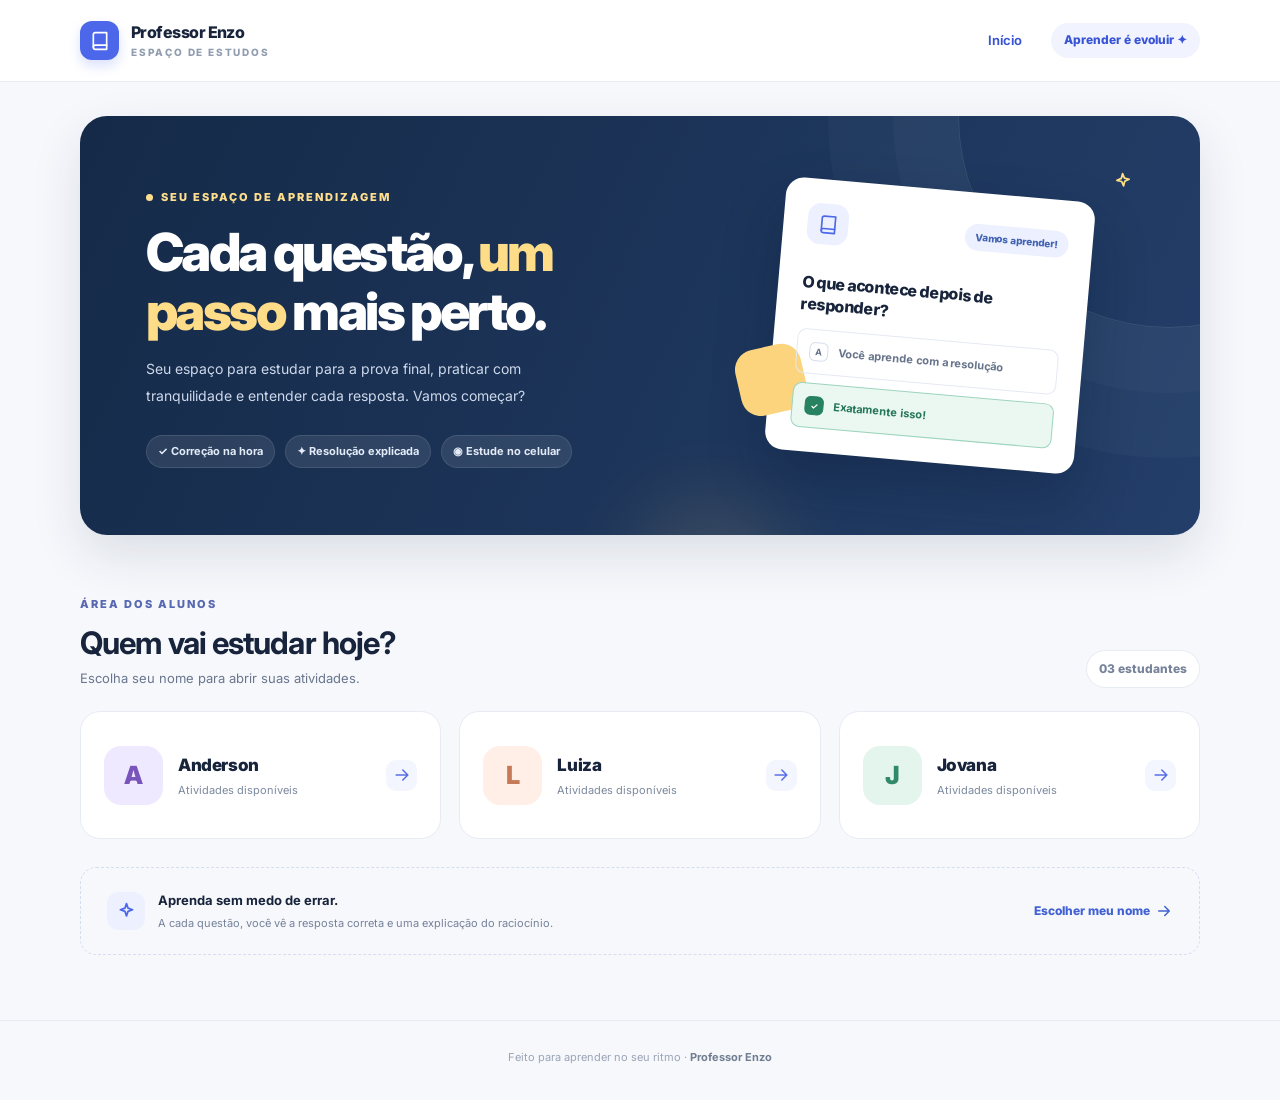
==== index.html @ 3ced5362 "Adiciona aplicativo Professor Enzo" ====
<!doctype html>
<html lang="pt-BR">
<head>
  <meta charset="UTF-8" />
  <meta name="viewport" content="width=device-width, initial-scale=1.0" />
  <meta name="theme-color" content="#142743" />
  <meta name="description" content="Plataforma de atividades e revisão do Professor Enzo. Pratique questões e aprenda com as resoluções." />
  <title>Início | Professor Enzo</title>
  <link rel="preconnect" href="https://fonts.googleapis.com" />
  <link rel="preconnect" href="https://fonts.gstatic.com" crossorigin />
  <link href="https://fonts.googleapis.com/css2?family=Inter:wght@400;500;600;650;700;750;800;850;900&display=swap" rel="stylesheet" />
  <link rel="stylesheet" href="styles.css" />
  <script defer src="questions.js"></script>
  <script defer src="app.js"></script>
</head>
<body data-page="home">
  <header class="site-header"><div class="container">
    <a class="brand" href="index.html" aria-label="Professor Enzo - Início"><span class="brand-mark"><svg width="20" height="20" viewBox="0 0 24 24" fill="none" stroke="currentColor" stroke-width="2" stroke-linecap="round" stroke-linejoin="round" aria-hidden="true"><path d="M4 19.5A2.5 2.5 0 0 1 6.5 17H20"/><path d="M6.5 2H20v20H6.5A2.5 2.5 0 0 1 4 19.5v-15A2.5 2.5 0 0 1 6.5 2Z"/></svg></span><span class="brand-copy">Professor Enzo<small>Espaço de estudos</small></span></a>
    <nav class="nav" aria-label="Navegação principal"><a class="nav-link current" href="index.html">Início</a><span class="header-icon">Aprender é evoluir ✦</span></nav>
  </div></header>
  <main class="container">
  <section class="hero" aria-labelledby="hero-title">
    <div class="hero-content">
      <span class="eyebrow hero-eyebrow"><span class="eyebrow-dot"></span> Seu espaço de aprendizagem</span>
      <h1 id="hero-title">Cada questão, <em>um passo</em> mais perto.</h1>
      <p>Seu espaço para estudar para a prova final, praticar com tranquilidade e entender cada resposta. Vamos começar?</p>
      <div class="hero-chips"><span class="hero-chip">✓ Correção na hora</span><span class="hero-chip">✦ Resolução explicada</span><span class="hero-chip">◉ Estude no celular</span></div>
    </div>
    <div class="hero-art" aria-hidden="true">
      <div class="float-star"><svg width="21" height="21" viewBox="0 0 24 24" fill="none" stroke="currentColor" stroke-width="2" stroke-linecap="round" stroke-linejoin="round" aria-hidden="true"><path d="m12 3 1.8 5.2L19 10l-5.2 1.8L12 17l-1.8-5.2L5 10l5.2-1.8L12 3Z"/></svg></div>
      <div class="paper-card">
        <div class="paper-top"><span class="paper-icon"><svg width="20" height="20" viewBox="0 0 24 24" fill="none" stroke="currentColor" stroke-width="2" stroke-linecap="round" stroke-linejoin="round" aria-hidden="true"><path d="M4 19.5A2.5 2.5 0 0 1 6.5 17H20"/><path d="M6.5 2H20v20H6.5A2.5 2.5 0 0 1 4 19.5v-15A2.5 2.5 0 0 1 6.5 2Z"/></svg></span><span class="paper-pill">Vamos aprender!</span></div>
        <h3 class="paper-title">O que acontece depois de responder?</h3>
        <div class="paper-option"><span>A</span> Você aprende com a resolução</div>
        <div class="paper-option chosen"><span>✓</span> Exatamente isso!</div>
      </div>
    </div>
  </section>
  <section aria-labelledby="students-title">
    <div class="section-title-row"><div><span class="eyebrow dark-eyebrow">Área dos alunos</span><h2 id="students-title">Quem vai estudar hoje?</h2><p>Escolha seu nome para abrir suas atividades.</p></div><span class="section-counter">03 estudantes</span></div>
    <div class="students-grid" id="alunos-grid"></div>
  </section>
  <aside class="info-strip"><div class="info-strip-inner"><span class="info-icon"><svg width="21" height="21" viewBox="0 0 24 24" fill="none" stroke="currentColor" stroke-width="2" stroke-linecap="round" stroke-linejoin="round" aria-hidden="true"><path d="m12 3 1.8 5.2L19 10l-5.2 1.8L12 17l-1.8-5.2L5 10l5.2-1.8L12 3Z"/></svg></span><div><strong>Aprenda sem medo de errar.</strong><p>A cada questão, você vê a resposta correta e uma explicação do raciocínio.</p></div></div><a class="link-small" href="#students-title">Escolher meu nome <svg width="18" height="18" viewBox="0 0 24 24" fill="none" stroke="currentColor" stroke-width="2" stroke-linecap="round" stroke-linejoin="round" aria-hidden="true"><path d="M5 12h14m-6-6 6 6-6 6"/></svg></a></aside>
</main>
  <footer class="site-footer">Feito para aprender no seu ritmo · <strong>Professor Enzo</strong></footer>
</body>
</html>
---- styles.css ----
:root {
  --navy: #142743;
  --navy-light: #213a5b;
  --blue: #4c67e9;
  --blue-deep: #3854d6;
  --blue-soft: #ecf0ff;
  --ink: #17243b;
  --subtle: #69768d;
  --bg: #f7f8fc;
  --line: #e7ebf2;
  --surface: #fff;
  --green: #187a59;
  --green-soft: #eaf8f0;
  --red: #bd4b4b;
  --red-soft: #fff0f0;
  --yellow: #ffd779;
  --shadow: 0 18px 60px rgba(32,50,95,.07);
  color-scheme: light;
}
* { box-sizing: border-box; }
html { scroll-behavior: smooth; }
body { margin: 0; background: var(--bg); color: var(--ink); font-family: 'Inter', -apple-system, BlinkMacSystemFont, 'Segoe UI', Arial, sans-serif; line-height: 1.55; -webkit-font-smoothing: antialiased; }
a { color: inherit; text-decoration: none; }
button { font: inherit; }
button, a { -webkit-tap-highlight-color: transparent; }
button:focus-visible, a:focus-visible, summary:focus-visible { outline: 3px solid #8d9cf7; outline-offset: 3px; }
button:disabled { cursor: not-allowed; }
.container { width: min(1120px, calc(100% - 48px)); margin-inline: auto; }
.container-narrow { width: min(820px, calc(100% - 48px)); margin-inline: auto; }
.site-header { height: 82px; display: flex; align-items: center; background: #fff; border-bottom: 1px solid var(--line); }
.site-header .container { display: flex; align-items: center; justify-content: space-between; gap: 24px; }
.brand { display: inline-flex; align-items: center; gap: 12px; font-weight: 800; letter-spacing: -.55px; font-size: 16px; }
.brand-mark { width: 39px; height: 39px; color: white; background: var(--blue); border-radius: 12px; display: grid; place-items: center; box-shadow: 0 6px 12px rgba(76,103,233,.2); }
.brand-copy { display: flex; flex-direction: column; line-height: 1.2; }
.brand-copy small { color: #909caf; font-size: 10px; text-transform: uppercase; letter-spacing: 1.8px; font-weight: 800; margin-top: 4px; }
.nav { display: flex; align-items: center; gap: 29px; font-size: 13px; font-weight: 650; color: #69758b; }
.nav-link { display: inline-flex; align-items: center; gap: 8px; transition: color .2s; }
.nav-link:hover, .nav-link.current { color: var(--blue-deep); }
.header-icon { background: #f1f3fe; color: var(--blue-deep); padding: 8px 13px; border-radius: 999px; font-size: 12px; font-weight: 800; }
.hero { position: relative; overflow: hidden; margin-top: 34px; border-radius: 27px; min-height: 392px; padding: 55px 66px; background: linear-gradient(115deg, #152a48 0%, #233e69 100%); color: #fff; box-shadow: 0 20px 50px rgba(20,39,67,.12); display: grid; grid-template-columns: 1.15fr .85fr; gap: 28px; align-items: center; }
.hero::before { content: ''; position: absolute; width: 420px; height: 420px; right: -180px; top: -210px; border: 1px solid rgba(255,255,255,.11); border-radius: 50%; box-shadow: 0 0 0 65px rgba(255,255,255,.025),0 0 0 130px rgba(255,255,255,.023); }
.hero::after { content: ''; position: absolute; width: 165px; height: 165px; left: 49%; bottom: -125px; background: #f3c976; opacity: .12; filter: blur(36px); border-radius: 50%; }
.hero-content { position: relative; z-index: 2; }
.eyebrow { display: inline-flex; align-items: center; gap: 8px; font-size: 11px; line-height: 1.4; text-transform: uppercase; letter-spacing: 2px; font-weight: 850; }
.eyebrow.hero-eyebrow { color: #ffdf8d; }
.eyebrow.dark-eyebrow { color: #5869b2; }
.eyebrow-dot { width: 7px; height: 7px; border-radius: 99px; background: currentColor; display: inline-block; }
.hero h1 { max-width: 560px; margin: 15px 0 15px; font-size: clamp(33px, 4.1vw, 53px); letter-spacing: -2.6px; line-height: 1.13; font-weight: 850; }
.hero h1 em { font-style: normal; color: #ffdc87; }
.hero p { max-width: 430px; margin: 0; color: #cdd8ea; font-size: 14px; line-height: 1.9; }
.hero-chips { display: flex; gap: 10px; flex-wrap: wrap; margin-top: 26px; }
.hero-chip { padding: 7px 11px; font-size: 11px; font-weight: 700; background: rgba(255,255,255,.095); border: 1px solid rgba(255,255,255,.10); border-radius: 100px; color: #e4ebf8; }
.hero-art { z-index: 1; position: relative; padding: 18px; }
.paper-card { position: relative; min-height: 252px; width: min(100%, 310px); margin: auto; background: #fff; color: var(--ink); border-radius: 18px; box-shadow: 0 28px 55px rgba(8,23,49,.27); padding: 24px; transform: rotate(5deg); }
.paper-card::before { content: ''; position: absolute; width: 67px; height: 67px; left: -32px; bottom: 35px; border-radius: 20px; background: #fbd47d; z-index: -1; transform: rotate(-18deg); }
.paper-top { display: flex; justify-content: space-between; align-items: center; gap: 12px; margin-bottom: 28px; }
.paper-icon { width: 41px; height: 41px; border-radius: 13px; display: grid; place-items: center; background: #ecf0ff; color: var(--blue); }
.paper-pill { color: #4163b2; background: #edf1ff; padding: 6px 10px; border-radius: 100px; font-size: 10px; font-weight: 800; }
.paper-title { margin: 0 0 14px; font-size: 16px; line-height: 1.35; font-weight: 800; letter-spacing: -.4px; }
.paper-option { display: flex; align-items: center; gap: 10px; padding: 12px; margin-top: 9px; border: 1px solid #e5e9f4; border-radius: 9px; font-size: 11px; font-weight: 700; color: #66738a; }
.paper-option span { border: 1px solid #d7deeb; width: 19px; height: 19px; border-radius: 6px; display: inline-grid; place-items: center; font-size: 9px; }
.paper-option.chosen { background: #ebf8f2; border-color: #9cd4bd; color: #237656; }
.paper-option.chosen span { color: #fff; background: #26825f; border-color: #26825f; }
.float-star { position: absolute; color: #ffdf84; right: 0; top: 0; transform: rotate(-5deg); }
.section-title-row { display: flex; justify-content: space-between; align-items: end; margin: 55px 0 23px; gap: 18px; }
.section-title-row h2 { font-size: clamp(23px, 3vw, 31px); letter-spacing: -.9px; line-height: 1.3; margin: 8px 0 5px; }
.section-title-row p { color: var(--subtle); font-size: 13px; margin: 0; }
.section-counter { font-size: 12px; font-weight: 800; color: #77839a; background: #fff; border: 1px solid var(--line); padding: 9px 12px; border-radius: 100px; white-space: nowrap; }
.students-grid { display: grid; grid-template-columns: repeat(3, minmax(0,1fr)); gap: 18px; }
.aluno-card { background: #fff; border: 1px solid #e7ebf4; padding: 23px; border-radius: 20px; display: flex; align-items: center; gap: 15px; min-height: 128px; transition: transform .2s, box-shadow .2s, border-color .2s; }
.aluno-card:hover { transform: translateY(-4px); box-shadow: var(--shadow); border-color: #c8d2fd; }
.avatar { width: 59px; height: 59px; border-radius: 17px; display: grid; place-items: center; font-size: 25px; font-weight: 850; flex-shrink: 0; }
.avatar-violet { background: #eee9ff; color: #7954bb; }
.avatar-peach { background: #ffefe6; color: #c57956; }
.avatar-mint { background: #e4f5ed; color: #318a67; }
.card-details { min-width: 0; flex: 1; }
.aluno-name { display: block; font-size: 17px; font-weight: 850; letter-spacing: -.4px; }
.aluno-status { color: #7c899e; font-size: 11px; line-height: 1.4; display: block; margin-top: 5px; }
.card-arrow { flex: 0 0 31px; width: 31px; height: 31px; background: #f3f5ff; color: #596fe6; border-radius: 10px; display: grid; place-items: center; }
.info-strip { margin: 28px 0 65px; padding: 22px 26px; border-radius: 16px; border: 1px dashed #d5def1; display: flex; align-items: center; justify-content: space-between; gap: 15px; }
.info-strip-inner { display: flex; align-items: center; gap: 13px; }
.info-icon { color: var(--blue); display: grid; place-items: center; height: 38px; width: 38px; background: #ecf0ff; border-radius: 12px; flex-shrink: 0; }
.info-strip strong { display: block; font-size: 13px; }
.info-strip p { font-size: 11px; color: #75829a; margin: 4px 0 0; }
.link-small { white-space: nowrap; display: inline-flex; align-items: center; gap: 5px; font-size: 12px; color: #4161d4; font-weight: 800; }
.site-footer { text-align: center; padding: 28px 24px 34px; color: #9aa4b6; font-size: 11px; border-top: 1px solid var(--line); }
.site-footer strong { color: #717e92; }
/* Páginas internas */
.subpage-main { padding: 37px 0 84px; }
.back-link { display: inline-flex; gap: 7px; align-items: center; color: #65748b; font-size: 12px; font-weight: 750; padding: 6px 0; }
.back-link:hover { color: var(--blue); }
.page-heading { margin-top: 30px; margin-bottom: 33px; }
.page-heading h1 { margin: 8px 0 8px; font-size: clamp(31px, 4vw, 43px); line-height: 1.2; letter-spacing: -1.8px; }
.page-heading h1 span { color: var(--blue); }
.page-heading p { margin: 0; color: var(--subtle); font-size: 14px; }
.chapter-layout { display: grid; grid-template-columns: minmax(0, 1.7fr) minmax(245px, .9fr); gap: 20px; align-items: stretch; }
.chapter-card { padding: 35px; border: 1px solid var(--line); background: #fff; border-radius: 22px; box-shadow: 0 10px 45px rgba(37,50,88,.045); }
.chapter-top { display: flex; justify-content: space-between; align-items: start; gap: 20px; }
.chapter-icon { height: 60px; width: 60px; background: #ebefff; color: #4c67e9; display: grid; place-items: center; border-radius: 19px; }
.chapter-tag { color: #4964d8; background: #eef1ff; border-radius: 100px; display: inline-block; padding: 7px 12px; font-weight: 800; font-size: 10px; }
.chapter-card h2 { font-size: clamp(24px, 3vw, 31px); letter-spacing: -1px; margin: 28px 0 3px; line-height: 1.2; }
.chapter-card .chapter-subtitle { font-size: 13px; color: #61718a; font-weight: 700; margin: 0; }
.chapter-desc { color: #748095; line-height: 1.9; font-size: 13px; max-width: 495px; margin: 17px 0 23px; }
.chapter-info { display: flex; align-items: center; gap: 14px; padding-bottom: 24px; border-bottom: 1px solid var(--line); flex-wrap: wrap; }
.chapter-info span { display: flex; align-items: center; gap: 7px; color: #53627b; font-size: 12px; font-weight: 700; }
.chapter-info svg { color: #657bde; }
.progress-metadata { display: flex; justify-content: space-between; gap: 10px; font-size: 11px; margin: 23px 0 9px; }
.progress-metadata strong { color: #495a75; }
.progress-metadata span { color: #8a96a9; }
.progress-track { background: #e8ecf7; border-radius: 100px; height: 8px; overflow: hidden; }
.progress-fill { height: 100%; width: 0; background: linear-gradient(90deg,#627afa,#5068e8); border-radius: inherit; transition: width .3s ease; }
.btn { min-height: 52px; border-radius: 12px; display: inline-flex; align-items: center; justify-content: center; gap: 11px; padding: 12px 22px; border: 0; cursor: pointer; font-size: 13px; line-height: 1.35; font-weight: 800; transition: transform .16s, background .16s, box-shadow .16s; }
.btn:hover:not(:disabled) { transform: translateY(-2px); }
.btn-primary { background: var(--blue); color: #fff; box-shadow: 0 9px 20px rgba(65,89,217,.15); }
.btn-primary:hover:not(:disabled) { background: var(--blue-deep); }
.btn-outline { background: #fff; color: #4660cf; border: 1px solid #d8dff4; }
.btn-outline:hover:not(:disabled) { background: #f8f9ff; }
.btn:disabled { opacity: .42; box-shadow: none; }
.btn-block { width: 100%; }
.chapter-actions { margin-top: 25px; display: flex; gap: 10px; flex-wrap: wrap; }
.how-card { background: #eaf0ff; border-radius: 22px; padding: 30px 26px; }
.how-head { display: flex; align-items: center; gap: 11px; color: #28457a; font-size: 16px; letter-spacing: -.5px; }
.how-head svg { color: var(--blue); }
.how-card p { font-size: 12px; color: #657a9d; line-height: 1.85; margin: 12px 0 24px; }
.how-steps { display: flex; flex-direction: column; gap: 26px; }
.how-step { display: flex; gap: 13px; align-items: start; }
.how-number { width: 31px; height: 31px; display: grid; place-items: center; flex: 0 0 31px; border-radius: 10px; background: #fff; color: #516bd4; font-size: 11px; font-weight: 850; }
.how-step strong { font-size: 12px; display: block; color: #354e79; }
.how-step span:last-child { font-size: 11px; color: #7182a1; display: block; margin-top: 3px; line-height: 1.6; }
.demo-notice { margin-top: 20px; padding: 14px 18px; background: #fff9ed; border: 1px solid #f3e5c4; color: #987441; border-radius: 13px; font-size: 12px; }
/* Quiz */
.quiz-topline { display: flex; align-items: center; justify-content: space-between; gap: 12px; margin-bottom: 28px; }
.quiz-user { display: flex; align-items: center; gap: 8px; font-size: 12px; font-weight: 800; color: #475879; background: #fff; padding: 6px 11px 6px 6px; border: 1px solid var(--line); border-radius: 100px; }
.quiz-user .avatar { height: 28px; width: 28px; font-size: 12px; border-radius: 50%; }
.quiz-meta { margin: 0 0 28px; }
.quiz-meta-heading { display: flex; justify-content: space-between; align-items: end; gap: 14px; margin-bottom: 13px; }
.quiz-meta-heading h1 { font-size: 24px; letter-spacing: -.8px; margin: 6px 0 0; }
.quiz-meta-heading > span { font-size: 12px; font-weight: 800; color: #65728b; }
.quiz-card { background: #fff; padding: clamp(25px, 5vw, 43px); border: 1px solid var(--line); border-radius: 22px; box-shadow: 0 13px 60px rgba(28,46,83,.055); }
.question-heading { display: flex; align-items: center; gap: 11px; flex-wrap: wrap; margin-bottom: 22px; }
.question-index { background: #eef1ff; color: var(--blue-deep); font-size: 11px; font-weight: 900; padding: 7px 11px; border-radius: 8px; text-transform: uppercase; letter-spacing: .5px; }
.question-subject { font-size: 11px; color: #8b96a8; font-weight: 800; }
.question-text { font-size: clamp(19px,2.5vw,24px); font-weight: 800; letter-spacing: -.65px; line-height: 1.5; margin: 0 0 27px; }
.choose-label { font-size: 11px; color: #8794a8; font-weight: 800; margin: 0 0 12px; }
.options-grid { display: grid; gap: 11px; }
.opcao { display: flex; align-items: center; text-align: left; width: 100%; gap: 14px; background: #fff; border: 1.5px solid #e6eaf2; padding: 13px 17px; border-radius: 12px; min-height: 65px; color: var(--ink); cursor: pointer; transition: border-color .15s, background .15s, box-shadow .15s; }
.opcao:not(:disabled):hover { border-color: #b8c5ff; background: #fcfdff; }
.opcao-letra { height: 33px; width: 33px; flex: 0 0 33px; background: #f3f5fa; border: 1px solid #e7ebf2; display: grid; place-items: center; color: #718098; border-radius: 9px; font-weight: 850; font-size: 12px; }
.opcao-texto { flex: 1; font-size: 13px; font-weight: 650; line-height: 1.6; }
.opcao-indicador { height: 21px; width: 21px; display: grid; place-items: center; flex-shrink: 0; }
.opcao.is-selected { background: #f7f8ff; border-color: #657af0; box-shadow: 0 0 0 2px rgba(101,122,240,.09); }
.opcao.is-selected .opcao-letra { color: #fff; background: #5d71eb; border-color: #5d71eb; }
.opcao.is-correct { border-color: #8dc9af; background: #eef9f3; box-shadow: none; }
.opcao.is-correct .opcao-letra { color: #fff; background: #299267; border-color: #299267; }
.opcao.is-correct .opcao-indicador { color: #208c5f; }
.opcao.is-wrong { border-color: #ecadad; background: #fff4f4; box-shadow: none; }
.opcao.is-wrong .opcao-letra { color: #fff; background: #cd5b5b; border-color: #cd5b5b; }
.opcao.is-wrong .opcao-indicador { color: #cb5555; }
.opcao:disabled { cursor: default; }
.question-actions { display: flex; justify-content: end; align-items: center; margin-top: 25px; }
.question-actions .btn { min-width: 190px; }
.feedback { margin-top: 29px; border-radius: 15px; padding: 22px; }
.feedback-certo { background: #eef9f2; border: 1px solid #c7ead6; }
.feedback-errado { background: #fff4f2; border: 1px solid #f1d8d0; }
.feedback-top { display: flex; align-items: start; gap: 12px; }
.feedback-symbol { display: grid; place-items: center; flex-shrink: 0; width: 31px; height: 31px; border-radius: 50%; color: #fff; background: #279261; }
.feedback-errado .feedback-symbol { background: #ce6960; }
.feedback h3 { font-size: 15px; letter-spacing: -.3px; margin: 0 0 4px; color: #206d50; }
.feedback-errado h3 { color: #ac514e; }
.feedback p { font-size: 12px; line-height: 1.8; margin: 0; color: #536d61; }
.feedback-errado p { color: #885f5d; }
.feedback-resolution { margin-top: 18px; padding-top: 17px; border-top: 1px solid rgba(0,0,0,.08); }
.feedback-resolution strong { display: block; font-size: 12px; margin-bottom: 6px; }
.quiz-help { margin-top: 20px; color: #8b97aa; text-align: center; font-size: 11px; }
/* Result */
.result-heading { text-align: center; margin: 29px 0 26px; }
.result-heading h1 { font-size: clamp(30px,4vw,40px); margin: 10px 0 6px; letter-spacing: -1.6px; }
.result-heading p { color: var(--subtle); font-size: 13px; margin: 0; }
.result-summary { background: #fff; border: 1px solid var(--line); border-radius: 22px; padding: 32px; text-align: center; box-shadow: var(--shadow); }
.result-ring { width: 175px; height: 175px; margin: 3px auto 19px; border-radius: 50%; background: conic-gradient(#5570ed var(--percentual,0%), #edf0f9 0); display: grid; place-items: center; }
.result-ring-inner { background: #fff; border-radius: 50%; width: 143px; height: 143px; display: flex; flex-direction: column; justify-content: center; align-items: center; }
.result-ring-inner strong { font-size: 39px; line-height: 1.2; letter-spacing: -1.8px; }
.result-ring-inner span { color: #9ba5b5; font-size: 11px; font-weight: 700; }
.result-message { font-size: 16px; margin: 0 0 23px; letter-spacing: -.4px; font-weight: 750; }
.result-stats { display: grid; grid-template-columns: repeat(3, 1fr); max-width: 540px; margin: 0 auto; gap: 11px; }
.stat { padding: 13px 10px; border-radius: 12px; background: #f7f8fc; }
.stat strong { display: block; font-size: 25px; line-height: 1.4; }
.stat span { font-size: 11px; color: #79859a; font-weight: 750; }
.stat.correct strong { color: #259166; }
.stat.incorrect strong { color: #d56b67; }
.results-title { margin: 36px 0 16px; display: flex; justify-content: space-between; align-items: end; gap: 12px; }
.results-title h2 { font-size: 21px; margin: 0; letter-spacing: -.6px; }
.results-title span { color: #8a98ad; font-size: 12px; }
.review-list { display: flex; flex-direction: column; gap: 10px; }
.resumo-questao { background: #fff; border: 1px solid var(--line); border-radius: 13px; overflow: hidden; }
.resumo-cabecalho { display: flex; align-items: center; gap: 12px; cursor: pointer; padding: 15px 19px; list-style: none; }
.resumo-cabecalho::-webkit-details-marker { display: none; }
.resumo-status { border-radius: 50%; display: grid; place-items: center; color: #228963; background: #e8f7ef; flex: 0 0 28px; height: 28px; }
.resumo-errado .resumo-status { background: #fff1f0; color: #c8665f; }
.resumo-titulo { flex: 1; font-size: 12px; font-weight: 800; }
.resumo-badge { color: #24845e; background: #effaf3; padding: 4px 10px; font-size: 10px; border-radius: 100px; font-weight: 800; }
.resumo-errado .resumo-badge { color: #b35f5a; background: #fff1f0; }
.resumo-chevron { color: #919daf; margin-left: 4px; }
.resumo-questao[open] .resumo-chevron { transform: rotate(180deg); }
.resumo-conteudo { border-top: 1px solid var(--line); padding: 17px 20px 20px 59px; }
.resumo-conteudo p { font-size: 12px; color: #66738b; margin: 7px 0; line-height: 1.8; }
.resumo-conteudo .resumo-enunciado { color: var(--ink); font-weight: 800; }
.resumo-conteudo .resumo-explicacao { background: #f6f8ff; color: #526487; border-radius: 10px; padding: 13px; margin-top: 13px; }
.result-actions { display: flex; flex-wrap: wrap; justify-content: center; gap: 11px; margin-top: 28px; }
[hidden] { display: none !important; }
@media(max-width: 980px) { .hero { grid-template-columns: 1.3fr .8fr; padding: 43px 43px; } .paper-card { transform: rotate(4deg) scale(.92); } .students-grid { gap: 13px; } .aluno-card { padding: 16px; gap: 11px; } .avatar { width: 49px; height: 49px; font-size: 23px; } .card-arrow { flex-basis: 27px; width: 27px; height: 27px; } }
@media(max-width: 740px) { .site-header { height: 71px; } .container, .container-narrow { width: min(100% - 34px, 640px); } .hero { display: block; padding: 41px 29px; margin-top: 20px; min-height: unset; } .hero h1 { font-size: clamp(35px, 7vw, 47px); } .hero-art { display: none; } .hero-chips { margin-top: 23px; } .nav { gap: 9px; } .header-icon { display: none; } .section-title-row { margin-top: 37px; } .students-grid { grid-template-columns: 1fr; gap: 12px; } .aluno-card { min-height: 96px; padding: 18px; } .avatar { width: 54px; height: 54px; } .card-arrow { margin-left: auto; } .info-strip { align-items: start; margin-bottom: 45px; } .chapter-layout { grid-template-columns: 1fr; } .how-card { display: none; } .subpage-main { padding: 25px 0 54px; } .page-heading { margin: 24px 0 24px; } .chapter-card { padding: 25px; } .quiz-card { padding: 25px 20px; } .quiz-topline { margin-bottom: 25px; } }
@media(max-width: 440px) { .brand { gap: 9px; font-size: 14px; } .brand-mark { width: 35px; height: 35px; } .nav-link { font-size: 12px; } .nav-link svg { display: none; } .hero { padding: 37px 24px; border-radius: 21px; } .hero h1 { letter-spacing: -1.7px; } .hero p { font-size: 13px; } .hero-chip { font-size: 10px; } .section-counter { display: none; } .info-strip { display: block; } .link-small { margin: 14px 0 0 51px; } .chapter-actions > * { width: 100%; } .quiz-meta-heading h1 { font-size: 21px; } .quiz-meta-heading > span { font-size: 11px; } .question-text { font-size: 18px; } .opcao { min-height: 62px; } .question-actions .btn { width: 100%; } .result-summary { padding: 25px 17px; } .result-stats { gap: 7px; } .stat { padding: 10px 4px; } .stat strong { font-size: 22px; } .result-actions > * { width: 100%; } .resumo-cabecalho { gap: 8px; padding: 14px 11px; } .resumo-titulo { font-size: 11px; } .resumo-conteudo { padding: 15px; } .resumo-badge { font-size: 9px; } }
@media(prefers-reduced-motion:reduce) { html { scroll-behavior: auto; } *, *::before, *::after { transition-duration: .01ms!important; animation-duration: .01ms!important; } }
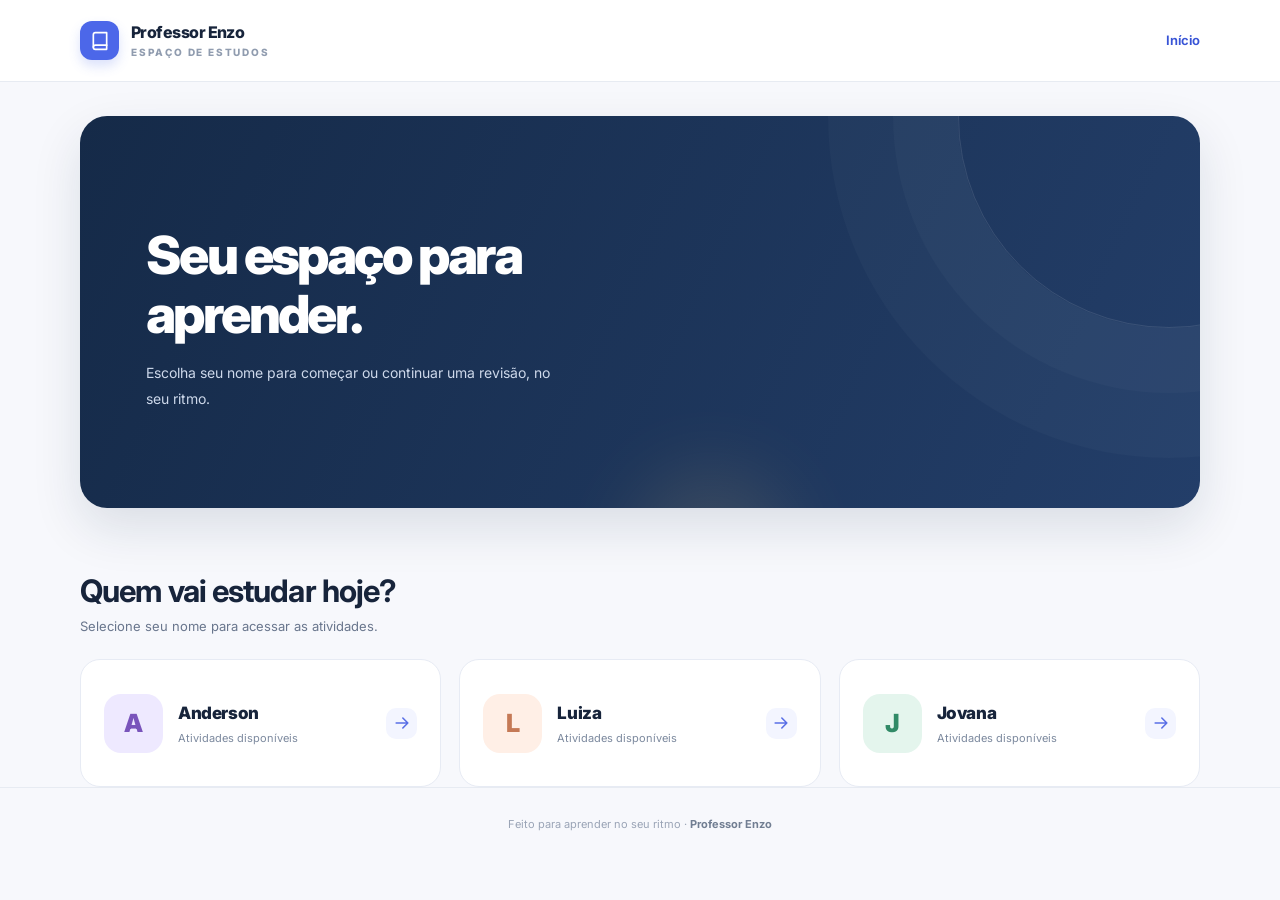
==== commit 6cf0d5a0: "style: simplifica interface em index.html" ====
--- a/index.html
+++ b/index.html
@@ -16,31 +16,20 @@
 <body data-page="home">
   <header class="site-header"><div class="container">
     <a class="brand" href="index.html" aria-label="Professor Enzo - Início"><span class="brand-mark"><svg width="20" height="20" viewBox="0 0 24 24" fill="none" stroke="currentColor" stroke-width="2" stroke-linecap="round" stroke-linejoin="round" aria-hidden="true"><path d="M4 19.5A2.5 2.5 0 0 1 6.5 17H20"/><path d="M6.5 2H20v20H6.5A2.5 2.5 0 0 1 4 19.5v-15A2.5 2.5 0 0 1 6.5 2Z"/></svg></span><span class="brand-copy">Professor Enzo<small>Espaço de estudos</small></span></a>
-    <nav class="nav" aria-label="Navegação principal"><a class="nav-link current" href="index.html">Início</a><span class="header-icon">Aprender é evoluir ✦</span></nav>
+    <nav class="nav" aria-label="Navegação principal"><a class="nav-link current" href="index.html">Início</a></nav>
   </div></header>
   <main class="container">
   <section class="hero" aria-labelledby="hero-title">
     <div class="hero-content">
-      <span class="eyebrow hero-eyebrow"><span class="eyebrow-dot"></span> Seu espaço de aprendizagem</span>
-      <h1 id="hero-title">Cada questão, <em>um passo</em> mais perto.</h1>
-      <p>Seu espaço para estudar para a prova final, praticar com tranquilidade e entender cada resposta. Vamos começar?</p>
-      <div class="hero-chips"><span class="hero-chip">✓ Correção na hora</span><span class="hero-chip">✦ Resolução explicada</span><span class="hero-chip">◉ Estude no celular</span></div>
-    </div>
-    <div class="hero-art" aria-hidden="true">
-      <div class="float-star"><svg width="21" height="21" viewBox="0 0 24 24" fill="none" stroke="currentColor" stroke-width="2" stroke-linecap="round" stroke-linejoin="round" aria-hidden="true"><path d="m12 3 1.8 5.2L19 10l-5.2 1.8L12 17l-1.8-5.2L5 10l5.2-1.8L12 3Z"/></svg></div>
-      <div class="paper-card">
-        <div class="paper-top"><span class="paper-icon"><svg width="20" height="20" viewBox="0 0 24 24" fill="none" stroke="currentColor" stroke-width="2" stroke-linecap="round" stroke-linejoin="round" aria-hidden="true"><path d="M4 19.5A2.5 2.5 0 0 1 6.5 17H20"/><path d="M6.5 2H20v20H6.5A2.5 2.5 0 0 1 4 19.5v-15A2.5 2.5 0 0 1 6.5 2Z"/></svg></span><span class="paper-pill">Vamos aprender!</span></div>
-        <h3 class="paper-title">O que acontece depois de responder?</h3>
-        <div class="paper-option"><span>A</span> Você aprende com a resolução</div>
-        <div class="paper-option chosen"><span>✓</span> Exatamente isso!</div>
-      </div>
+      <h1 id="hero-title">Seu espaço para aprender.</h1>
+      <p>Escolha seu nome para começar ou continuar uma revisão, no seu ritmo.</p>
     </div>
   </section>
   <section aria-labelledby="students-title">
-    <div class="section-title-row"><div><span class="eyebrow dark-eyebrow">Área dos alunos</span><h2 id="students-title">Quem vai estudar hoje?</h2><p>Escolha seu nome para abrir suas atividades.</p></div><span class="section-counter">03 estudantes</span></div>
+    <div class="section-title-row"><div><h2 id="students-title">Quem vai estudar hoje?</h2><p>Selecione seu nome para acessar as atividades.</p></div></div>
     <div class="students-grid" id="alunos-grid"></div>
   </section>
-  <aside class="info-strip"><div class="info-strip-inner"><span class="info-icon"><svg width="21" height="21" viewBox="0 0 24 24" fill="none" stroke="currentColor" stroke-width="2" stroke-linecap="round" stroke-linejoin="round" aria-hidden="true"><path d="m12 3 1.8 5.2L19 10l-5.2 1.8L12 17l-1.8-5.2L5 10l5.2-1.8L12 3Z"/></svg></span><div><strong>Aprenda sem medo de errar.</strong><p>A cada questão, você vê a resposta correta e uma explicação do raciocínio.</p></div></div><a class="link-small" href="#students-title">Escolher meu nome <svg width="18" height="18" viewBox="0 0 24 24" fill="none" stroke="currentColor" stroke-width="2" stroke-linecap="round" stroke-linejoin="round" aria-hidden="true"><path d="M5 12h14m-6-6 6 6-6 6"/></svg></a></aside>
+
 </main>
   <footer class="site-footer">Feito para aprender no seu ritmo · <strong>Professor Enzo</strong></footer>
 </body>
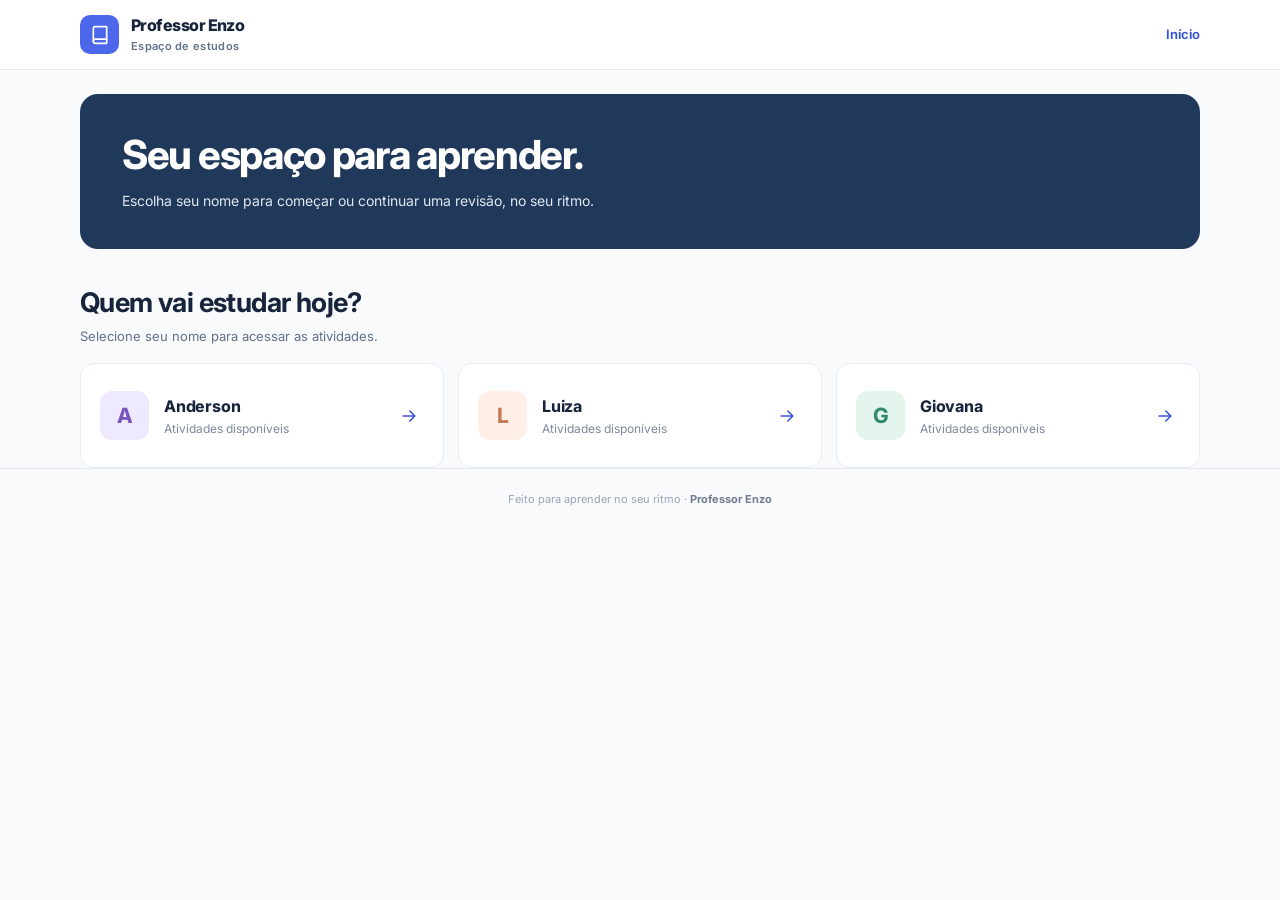
==== commit 212e5784: "feat: integra revisão de Luiza em index.html" ====
--- a/index.html
+++ b/index.html
@@ -11,6 +11,7 @@
   <link href="https://fonts.googleapis.com/css2?family=Inter:wght@400;500;600;650;700;750;800;850;900&display=swap" rel="stylesheet" />
   <link rel="stylesheet" href="styles.css" />
   <script defer src="questions.js"></script>
+  <script defer src="questions-luiza-23-11.js"></script>
   <script defer src="app.js"></script>
 </head>
 <body data-page="home">
--- a/styles.css
+++ b/styles.css
@@ -212,3 +212,108 @@
 @media(max-width: 740px) { .site-header { height: 71px; } .container, .container-narrow { width: min(100% - 34px, 640px); } .hero { display: block; padding: 41px 29px; margin-top: 20px; min-height: unset; } .hero h1 { font-size: clamp(35px, 7vw, 47px); } .hero-art { display: none; } .hero-chips { margin-top: 23px; } .nav { gap: 9px; } .header-icon { display: none; } .section-title-row { margin-top: 37px; } .students-grid { grid-template-columns: 1fr; gap: 12px; } .aluno-card { min-height: 96px; padding: 18px; } .avatar { width: 54px; height: 54px; } .card-arrow { margin-left: auto; } .info-strip { align-items: start; margin-bottom: 45px; } .chapter-layout { grid-template-columns: 1fr; } .how-card { display: none; } .subpage-main { padding: 25px 0 54px; } .page-heading { margin: 24px 0 24px; } .chapter-card { padding: 25px; } .quiz-card { padding: 25px 20px; } .quiz-topline { margin-bottom: 25px; } }
 @media(max-width: 440px) { .brand { gap: 9px; font-size: 14px; } .brand-mark { width: 35px; height: 35px; } .nav-link { font-size: 12px; } .nav-link svg { display: none; } .hero { padding: 37px 24px; border-radius: 21px; } .hero h1 { letter-spacing: -1.7px; } .hero p { font-size: 13px; } .hero-chip { font-size: 10px; } .section-counter { display: none; } .info-strip { display: block; } .link-small { margin: 14px 0 0 51px; } .chapter-actions > * { width: 100%; } .quiz-meta-heading h1 { font-size: 21px; } .quiz-meta-heading > span { font-size: 11px; } .question-text { font-size: 18px; } .opcao { min-height: 62px; } .question-actions .btn { width: 100%; } .result-summary { padding: 25px 17px; } .result-stats { gap: 7px; } .stat { padding: 10px 4px; } .stat strong { font-size: 22px; } .result-actions > * { width: 100%; } .resumo-cabecalho { gap: 8px; padding: 14px 11px; } .resumo-titulo { font-size: 11px; } .resumo-conteudo { padding: 15px; } .resumo-badge { font-size: 9px; } }
 @media(prefers-reduced-motion:reduce) { html { scroll-behavior: auto; } *, *::before, *::after { transition-duration: .01ms!important; animation-duration: .01ms!important; } }
+
+
+/* Ajustes de clareza visual e responsividade — 2026-11 */
+:root {
+  --bg: #f8fafc;
+  --subtle: #627189;
+  --line: #e3e8f0;
+  --shadow: 0 6px 22px rgba(20, 39, 67, .04);
+}
+.site-header { height: 70px; }
+.brand-mark { box-shadow: none; border-radius: 10px; }
+.brand-copy small { text-transform: none; letter-spacing: .3px; font-size: 11px; font-weight: 600; color: var(--subtle); }
+.nav { gap: 0; }
+.hero {
+  display: block;
+  min-height: 0;
+  margin-top: 24px;
+  padding: 37px 42px;
+  border-radius: 18px;
+  background: #203859;
+  box-shadow: none;
+}
+.hero::before, .hero::after { display: none; }
+.hero h1 { max-width: 650px; margin: 0 0 10px; font-size: clamp(29px, 3.3vw, 40px); line-height: 1.2; letter-spacing: -1.3px; font-weight: 750; }
+.hero p { max-width: 580px; color: #e0e8f3; line-height: 1.65; font-size: 14px; }
+.section-title-row { margin: 36px 0 17px; }
+.section-title-row h2 { margin: 0 0 6px; font-size: clamp(22px, 2.6vw, 27px); letter-spacing: -.6px; }
+.section-title-row p { font-size: 13px; }
+.students-grid { gap: 14px; }
+.aluno-card { min-height: 105px; padding: 19px; border-radius: 14px; box-shadow: none; transition: border-color .15s, box-shadow .15s; }
+.aluno-card:hover { transform: none; box-shadow: var(--shadow); border-color: #aabce5; }
+.avatar { width: 49px; height: 49px; border-radius: 12px; font-size: 21px; font-weight: 750; }
+.aluno-name { font-size: 16px; font-weight: 750; letter-spacing: -.2px; }
+.aluno-status { font-size: 12px; margin-top: 3px; }
+.card-arrow { background: transparent; color: var(--blue-deep); }
+.site-footer { padding: 22px 16px 27px; }
+.subpage-main { padding: 26px 0 58px; }
+.page-heading { margin: 20px 0 24px; }
+.page-heading h1 { font-size: clamp(27px, 3.6vw, 37px); letter-spacing: -1.1px; }
+.chapter-layout { grid-template-columns: minmax(0, 1fr); max-width: 820px; }
+.chapter-card { padding: 30px; border-radius: 16px; box-shadow: none; }
+.chapter-icon { width: 48px; height: 48px; border-radius: 12px; }
+.chapter-card h2 { margin-top: 19px; font-size: clamp(24px, 2.6vw, 29px); }
+.chapter-desc { line-height: 1.65; margin: 13px 0 20px; }
+.chapter-info { padding-bottom: 19px; }
+.progress-metadata { margin-top: 20px; }
+.progress-fill { background: var(--blue); }
+.btn { min-height: 48px; border-radius: 10px; font-size: 13px; }
+.btn-primary { box-shadow: none; }
+.btn:hover:not(:disabled) { transform: none; }
+.demo-notice { max-width: 820px; margin-top: 13px; padding: 0; background: transparent; border: 0; color: var(--subtle); font-size: 12px; }
+.quiz-topline { margin-bottom: 19px; }
+.quiz-meta { margin-bottom: 18px; }
+.quiz-meta-heading h1 { margin-top: 0; font-size: clamp(20px, 2.7vw, 24px); }
+.quiz-card { padding: clamp(23px, 4vw, 32px); border-radius: 16px; box-shadow: none; }
+.question-heading { margin-bottom: 15px; }
+.question-index { font-weight: 750; }
+.question-text { font-size: clamp(18px, 2.6vw, 23px); line-height: 1.48; font-weight: 750; letter-spacing: -.3px; overflow-wrap: anywhere; }
+.options-grid { gap: 9px; }
+.opcao { min-height: 56px; padding: 12px 14px; gap: 12px; border-radius: 10px; }
+.opcao-texto { font-size: 14px; line-height: 1.5; overflow-wrap: anywhere; }
+.opcao-letra { width: 31px; height: 31px; flex-basis: 31px; }
+.feedback { margin-top: 21px; padding: 18px; border-radius: 12px; }
+.feedback p, .resumo-conteudo p { font-size: 13px; line-height: 1.7; }
+.question-actions { margin-top: 19px; }
+.result-heading { margin: 19px 0 22px; }
+.result-heading h1 { font-size: clamp(27px, 3.8vw, 35px); letter-spacing: -1.1px; }
+.result-summary { padding: 25px; border-radius: 16px; box-shadow: none; }
+.result-ring { width: 140px; height: 140px; margin-bottom: 16px; }
+.result-ring-inner { width: 114px; height: 114px; }
+.result-ring-inner strong { font-size: 31px; }
+.result-message { font-size: 15px; margin-bottom: 17px; }
+.results-title { margin-top: 30px; }
+.resumo-titulo { min-width: 0; overflow-wrap: anywhere; }
+.resumo-conteudo { padding: 16px 20px; }
+.resumo-conteudo .resumo-explicacao { background: #f6f8fb; }
+@media (min-width: 641px) and (max-width: 980px) {
+  .students-grid { grid-template-columns: repeat(2, minmax(0, 1fr)); }
+}
+@media (max-width: 740px) {
+  .site-header { height: 66px; }
+  .hero { padding: 29px 27px; margin-top: 17px; }
+  .hero h1 { font-size: clamp(27px, 5.8vw, 35px); }
+  .section-title-row { margin-top: 29px; }
+  .subpage-main { padding-top: 22px; }
+}
+@media (max-width: 640px) {
+  .students-grid { grid-template-columns: 1fr; }
+  .aluno-card { min-height: 88px; padding: 15px; }
+  .chapter-card { padding: 22px; }
+  .question-actions .btn { width: 100%; }
+  .quiz-meta-heading { align-items: flex-start; flex-direction: column; gap: 5px; }
+  .quiz-card { padding: 22px 18px; }
+  .result-stats { gap: 7px; }
+  .result-summary { padding: 24px 15px; }
+}
+@media (max-width: 380px) {
+  .container, .container-narrow { width: calc(100% - 28px); }
+  .hero { padding: 25px 20px; }
+  .hero h1 { letter-spacing: -.6px; }
+  .quiz-user { max-width: 50%; min-width: 0; }
+  .quiz-user [data-aluno-nome] { overflow-wrap: anywhere; }
+  .opcao { padding: 11px; gap: 9px; }
+  .resumo-badge { padding-inline: 6px; }
+}
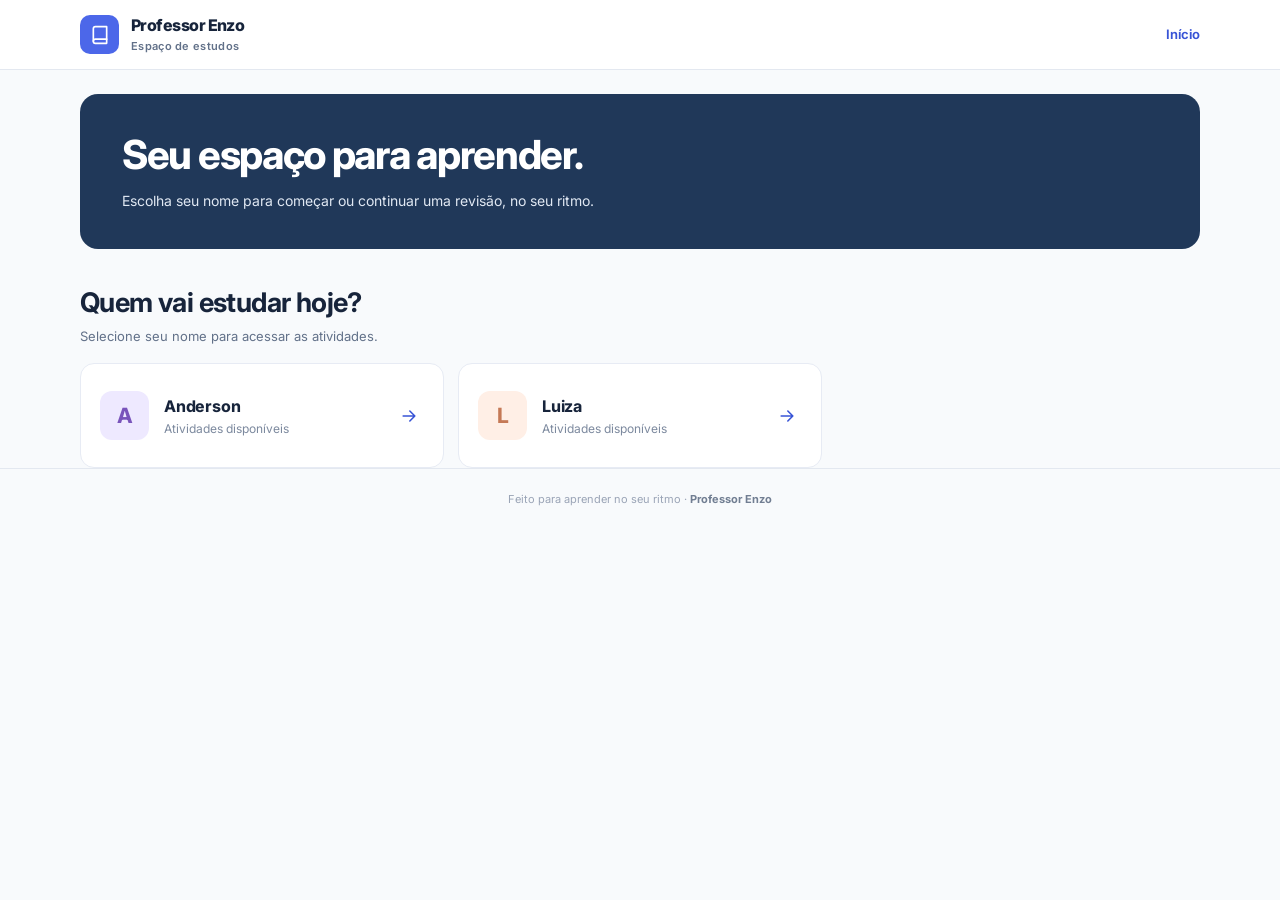
==== commit 81f903a9: "feat: carrega questoes reais em index.html" ====
--- a/index.html
+++ b/index.html
@@ -10,8 +10,8 @@
   <link rel="preconnect" href="https://fonts.gstatic.com" crossorigin />
   <link href="https://fonts.googleapis.com/css2?family=Inter:wght@400;500;600;650;700;750;800;850;900&display=swap" rel="stylesheet" />
   <link rel="stylesheet" href="styles.css" />
-  <script defer src="questions.js"></script>
   <script defer src="questions-luiza-23-11.js"></script>
+  <script defer src="questions-anderson-23-11.js"></script>
   <script defer src="app.js"></script>
 </head>
 <body data-page="home">
--- a/styles.css
+++ b/styles.css
@@ -317,3 +317,84 @@
   .opcao { padding: 11px; gap: 9px; }
   .resumo-badge { padding-inline: 6px; }
 }
+
+
+/* Atividades discursivas e gráficos da revisão 23/11 */
+.chapter-layout { display: grid; grid-template-columns: 1fr; gap: 14px; max-width: 820px; }
+.chapter-card { min-width: 0; }
+.chapter-card h2 { margin-top: 14px; }
+.chapter-info { gap: 12px 20px; }
+.question-subitems { list-style: lower-alpha; margin: 0 0 22px; padding-left: 24px; }
+.question-subitems li { padding-left: 3px; margin-bottom: 9px; font-size: 15px; line-height: 1.6; }
+.question-text { white-space: pre-line; }
+.open-answer { margin-top: 19px; }
+.open-answer label { display: block; font-weight: 750; font-size: 14px; }
+.open-answer p { margin: 4px 0 12px; color: var(--subtle); font-size: 12px; }
+.open-answer textarea { display: block; width: 100%; min-height: 140px; resize: vertical; padding: 14px; border: 1.5px solid #cbd5e5; border-radius: 10px; background: #fff; color: var(--ink); font: inherit; font-size: 15px; line-height: 1.6; }
+.open-answer textarea:focus-visible { outline: 3px solid #8d9cf7; outline-offset: 2px; }
+.open-answer textarea:disabled { background: #f8fafc; color: #475569; }
+.feedback-neutro { background: #f3f6ff; border: 1px solid #d8e1f7; }
+.feedback-neutro .feedback-symbol { background: var(--blue); }
+.feedback-neutro h3 { color: #29457b; }
+.feedback-neutro p { color: #475879; }
+.feedback-resolution p, .resumo-explicacao, .resumo-sua-resposta { white-space: pre-line; overflow-wrap: anywhere; }
+.self-check { margin-top: 18px; padding: 17px 18px; border: 1px solid var(--line); border-radius: 12px; }
+.self-check h3 { font-size: 15px; margin: 0 0 4px; }
+.self-check p { margin: 0 0 12px; color: var(--subtle); font-size: 12px; }
+.self-check-actions { display: flex; gap: 10px; flex-wrap: wrap; }
+.self-check-actions .btn { flex: 1 1 160px; }
+.self-check-actions [aria-pressed="true"] { border-color: var(--blue); background: var(--blue-soft); color: var(--blue-deep); box-shadow: 0 0 0 1px var(--blue); }
+.chart-figure { margin: 20px 0 25px; padding: 18px; border: 1px solid var(--line); border-radius: 12px; background: #fbfcff; }
+.chart-title { font-size: 14px; font-weight: 750; text-align: center; margin-bottom: 19px; line-height: 1.5; }
+.chart-columns { display: flex; gap: 9px; align-items: stretch; }
+.chart-column-group { flex: 1; min-width: 0; display: flex; flex-direction: column; align-items: center; }
+.chart-column-plot { height: 190px; width: 100%; display: flex; align-items: flex-end; justify-content: center; gap: 4px; border-bottom: 1px solid #cad3e2; padding-inline: 3px; }
+.chart-column-bar { min-width: 8px; max-width: 76px; flex: 1; position: relative; border-radius: 4px 4px 0 0; }
+.chart-column-value { position: absolute; top: -23px; left: 0; width: 100%; text-align: center; font-weight: 700; font-size: 12px; color: var(--ink); }
+.chart-axis-label { display: block; font-size: 11px; color: var(--subtle); text-align: center; line-height: 1.3; margin-top: 10px; overflow-wrap: anywhere; }
+.chart-legend { display: flex; justify-content: center; gap: 18px; flex-wrap: wrap; margin-top: 14px; }
+.chart-legend-item { display: flex; align-items: center; gap: 7px; font-size: 12px; color: #4c5b72; }
+.chart-legend-swatch { display: inline-block; width: 12px; height: 12px; border-radius: 3px; flex-shrink: 0; }
+.chart-scroll { overflow-x: auto; }
+.chart-line { display: block; width: 100%; min-width: 500px; }
+.chart-pie-layout { display: flex; align-items: center; justify-content: center; gap: 26px; flex-wrap: wrap; }
+.chart-pie { width: 176px; height: 176px; border-radius: 50%; flex-shrink: 0; }
+.chart-pie-legend { display: grid; gap: 12px; }
+.chart-pictogram { display: grid; gap: 12px; }
+.chart-pictogram-row { display: grid; grid-template-columns: 85px 1fr 36px; align-items: center; gap: 10px; }
+.chart-pictogram-label { font-size: 12px; font-weight: 650; }
+.chart-pictogram-squares { display: flex; gap: 8px; flex-wrap: wrap; }
+.chart-pictogram-square { display: inline-block; width: 27px; height: 27px; border: 1px solid #7e8bad; background: #b1bfdc; border-radius: 3px; }
+.chart-pictogram-total { font-size: 12px; font-weight: 700; text-align: right; }
+.chart-note { font-size: 11px; color: var(--subtle); margin: 12px 0 0; }
+.chart-horizontal,.chart-divergent { display: grid; gap: 15px; }
+.chart-h-row { display: grid; grid-template-columns: 108px 1fr; gap: 12px; align-items: center; }
+.chart-h-label,.chart-d-label { font-size: 12px; font-weight: 700; }
+.chart-h-stack { display: grid; gap: 5px; }
+.chart-h-line { display: flex; align-items: center; gap: 8px; height: 22px; }
+.chart-h-bar { height: 19px; border-radius: 3px; }
+.chart-h-value { font-size: 11px; min-width: 35px; font-weight: 700; }
+.chart-d-row { display: grid; grid-template-columns: 110px 1fr 33px; gap: 8px; align-items: center; }
+.chart-d-track { position: relative; height: 28px; background: linear-gradient(to right, transparent calc(50% - 1px), #a3b0c5 calc(50% - 1px), #a3b0c5 calc(50% + 1px), transparent calc(50% + 1px)); }
+.chart-d-bar { position: absolute; top: 3px; height: 22px; border-radius: 3px; }
+.chart-d-value { font-size: 11px; font-weight: 750; text-align: right; }
+.chart-data { margin-top: 16px; font-size: 12px; color: var(--subtle); }
+.chart-data summary { cursor: pointer; font-weight: 650; }
+.chart-data table { border-collapse: collapse; width: 100%; margin-top: 10px; color: var(--ink); }
+.chart-data th,.chart-data td { border-bottom: 1px solid #e3e8f0; padding: 8px 6px; text-align: left; }
+.chart-data th { font-weight: 700; }
+@media (max-width: 600px) {
+  .question-subitems li { font-size: 14px; }
+  .chart-figure { padding: 13px 10px; margin-top: 17px; }
+  .chart-column-plot { height: 165px; }
+  .chart-columns { gap: 5px; }
+  .chart-column-value { font-size: 11px; }
+  .chart-axis-label { font-size: 10px; }
+  .chart-h-row { grid-template-columns: 83px 1fr; gap: 7px; }
+  .chart-d-row { grid-template-columns: 76px 1fr 28px; gap: 5px; }
+  .chart-pictogram-row { grid-template-columns: 72px 1fr 25px; gap: 5px; }
+  .chart-pictogram-squares { gap: 4px; }
+  .chart-pictogram-square { width: 19px; height: 19px; }
+  .self-check-actions .btn { width: 100%; }
+  .result-stats .stat span { overflow-wrap: anywhere; }
+}
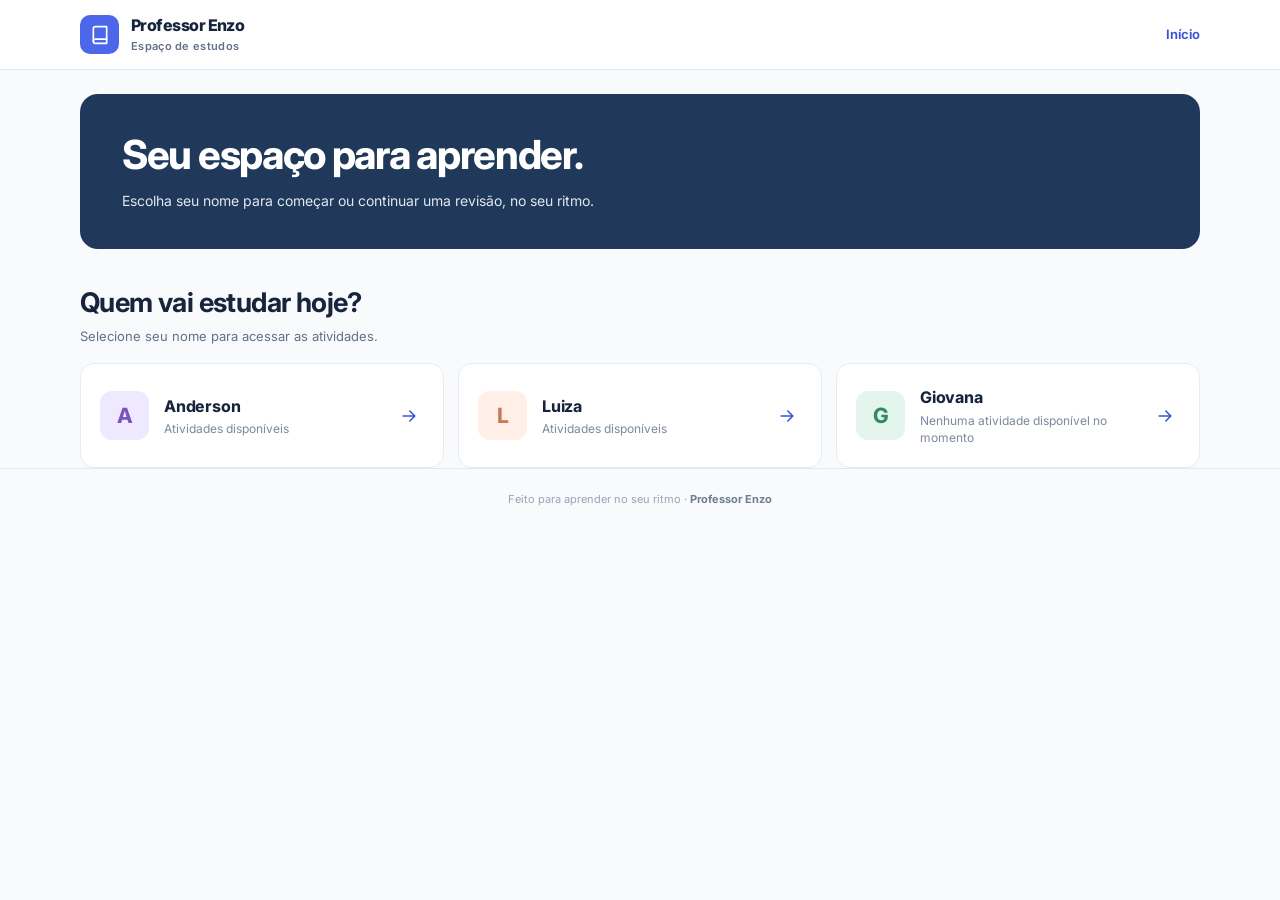
==== commit 31e785bc: "feat: carrega revisão de História de Anderson em index.html" ====
--- a/index.html
+++ b/index.html
@@ -11,7 +11,7 @@
   <link href="https://fonts.googleapis.com/css2?family=Inter:wght@400;500;600;650;700;750;800;850;900&display=swap" rel="stylesheet" />
   <link rel="stylesheet" href="styles.css" />
   <script defer src="questions-luiza-23-11.js"></script>
-  <script defer src="questions-anderson-23-11.js"></script>
+  <script defer src="questions-anderson-historia.js"></script>
   <script defer src="app.js"></script>
 </head>
 <body data-page="home">
--- a/styles.css
+++ b/styles.css
@@ -398,3 +398,85 @@
   .self-check-actions .btn { width: 100%; }
   .result-stats .stat span { overflow-wrap: anywhere; }
 }
+
+
+/* Revisões reais do dia 23/11: diferentes formatos, responsividade e estados claros */
+.empty-activities {
+  width: 100%; margin: 0; padding: 28px;
+  color: var(--subtle); background: #fff;
+  border: 1px solid var(--line); border-radius: 14px;
+  font-size: 14px;
+}
+.sequence-row {
+  display: flex; align-items: center; justify-content: space-between;
+  gap: 14px; min-width: 0; border: 1px solid var(--line);
+  background: #fff; border-radius: 11px; padding: 14px;
+}
+.sequence-statement { flex: 1; min-width: 0; overflow-wrap: anywhere; font-size: 14px; line-height: 1.5; }
+.sequence-select {
+  min-width: 110px; max-width: 180px; padding: 10px 12px;
+  background: #fff; color: var(--ink); border: 1px solid #bbc7d8;
+  border-radius: 8px; font: inherit; font-size: 14px;
+}
+.sequence-select:focus-visible { outline: 3px solid #8d9cf7; outline-offset: 2px; }
+.sequence-correct { border-color: #a2d4b9; background: #f0faf4; }
+.sequence-wrong { border-color: #edb9b9; background: #fff6f6; }
+.sequence-select:disabled { color: #25354f; opacity: 1; }
+.exercise-figure { margin: 18px 0 22px; padding: 20px 16px; background: #f9fbfe; border: 1px solid var(--line); border-radius: 12px; }
+.exercise-figure-caption { margin-top: 12px; text-align: center; font-size: 12px; color: var(--subtle); }
+.exercise-grid {
+  display: grid; grid-template-columns: repeat(var(--grid-cols, 6), minmax(0, 1fr));
+  width: min(100%, 300px); margin: 0 auto; border-top: 1px solid #9da9b7; border-left: 1px solid #9da9b7;
+}
+.exercise-cell { aspect-ratio: 1.3; background: #fff; border-bottom: 1px solid #9da9b7; border-right: 1px solid #9da9b7; }
+.exercise-cell-filled { background: #b8cbd0; }
+.exercise-data-grid { display: flex; flex-wrap: wrap; justify-content: center; gap: 10px; }
+.exercise-data-card {
+  display: grid; align-content: center; gap: 5px; min-width: min(100%, 135px);
+  min-height: 76px; padding: 13px 18px; text-align: center;
+  border: 1px solid #becbd3; border-radius: 8px; background: #fff;
+}
+.exercise-data-label { font-size: 12px; color: var(--subtle); }
+.exercise-data-value { font-size: 16px; color: var(--ink); }
+.exercise-clocks { display: flex; flex-wrap: wrap; justify-content: center; gap: 20px; }
+.exercise-clock-item { display: flex; flex-direction: column; align-items: center; gap: 4px; width: min(42%, 185px); }
+.exercise-clock-item svg { display: block; width: 100%; height: auto; }
+.exercise-clock-label { font-size: 13px; font-weight: 700; color: var(--subtle); }
+@media (max-width: 600px) {
+  .sequence-row { align-items: stretch; flex-direction: column; gap: 10px; padding: 12px; }
+  .sequence-select { width: 100%; max-width: none; min-height: 46px; }
+  .exercise-figure { padding: 14px 11px; }
+  .exercise-data-card { flex: 1 1 100px; padding: 10px 12px; min-width: 0; }
+  .exercise-clock-item { width: min(45%, 170px); }
+}
+
+/* Reinício seguro e discreto das atividades sequenciais. */
+.quiz-meta-controls {
+  display: flex;
+  align-items: center;
+  justify-content: flex-end;
+  flex-wrap: wrap;
+  gap: 8px 16px;
+}
+.quiz-reset-button {
+  min-height: 42px;
+  padding: 9px 12px;
+  border: 1px solid var(--line);
+  border-radius: 9px;
+  background: transparent;
+  color: var(--subtle);
+  font: inherit;
+  font-size: 12px;
+  font-weight: 650;
+  cursor: pointer;
+}
+.quiz-reset-button:hover { background: #f3f6fa; color: var(--ink); }
+.quiz-reset-button:focus-visible {
+  outline: 3px solid #8d9cf7;
+  outline-offset: 2px;
+}
+@media (max-width: 640px) {
+  .quiz-meta-controls { width: 100%; justify-content: space-between; }
+  .quiz-reset-button { min-height: 44px; }
+  .chapter-reset { flex: 1 1 100%; }
+}
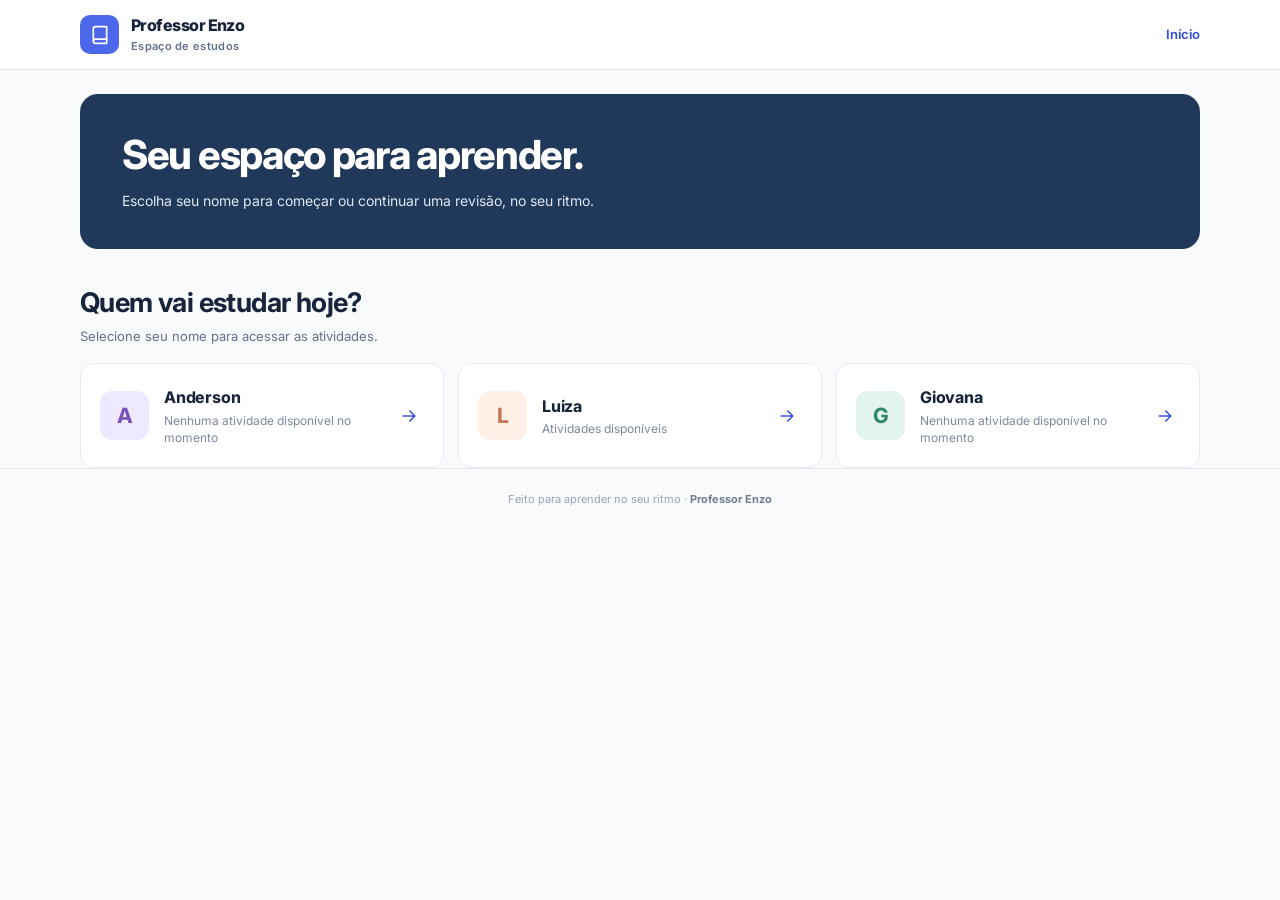
==== commit 63212130: "feat: substitui fontes de questões em index.html" ====
--- a/index.html
+++ b/index.html
@@ -10,8 +10,8 @@
   <link rel="preconnect" href="https://fonts.gstatic.com" crossorigin />
   <link href="https://fonts.googleapis.com/css2?family=Inter:wght@400;500;600;650;700;750;800;850;900&display=swap" rel="stylesheet" />
   <link rel="stylesheet" href="styles.css" />
-  <script defer src="questions-luiza-23-11.js"></script>
-  <script defer src="questions-anderson-historia.js"></script>
+  <script defer src="questions-luiza-geografia-cap7.js"></script>
+  <script defer src="questions-luiza-geografia-cap8.js"></script>
   <script defer src="app.js"></script>
 </head>
 <body data-page="home">
